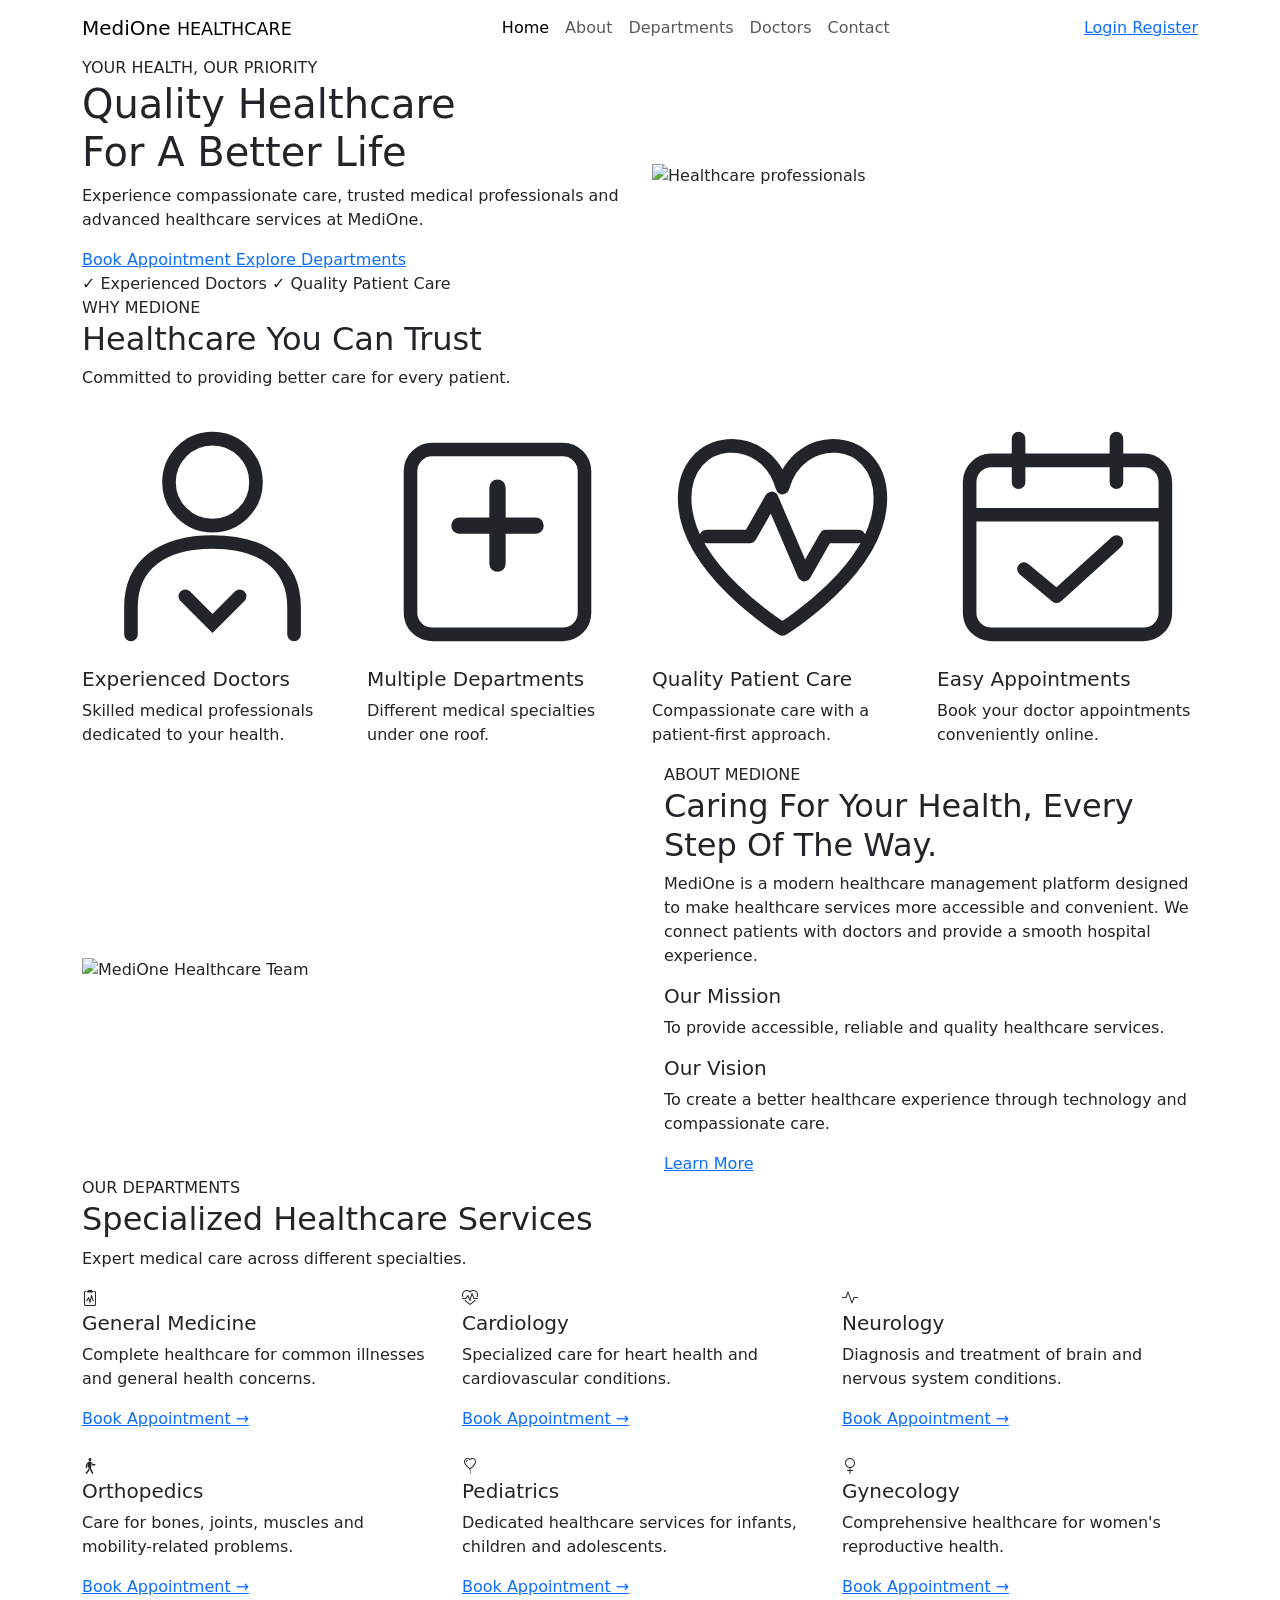
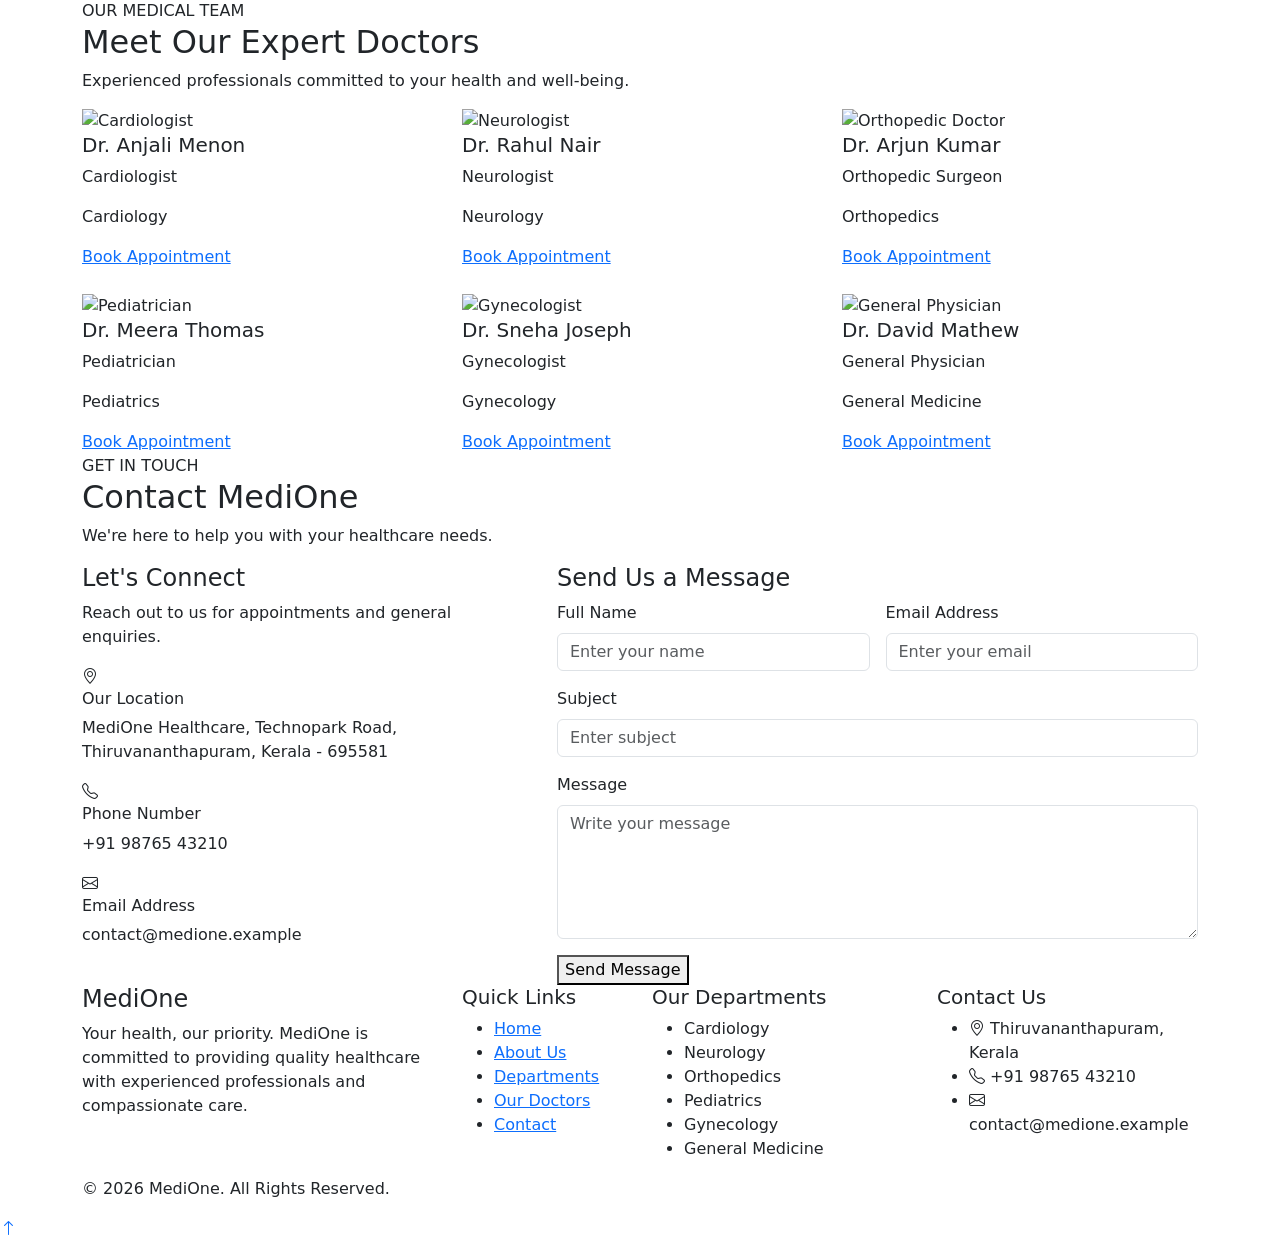
==== src/main/resources/templates/index.html @ 39ab928f "Added home page" ====
<!DOCTYPE html>
<html lang="en">
<head>
    <meta charset="UTF-8">
    <meta name="viewport" content="width=device-width, initial-scale=1.0">

    <title>MediOne | Healthcare</title>


    <!-- Bootstrap CSS -->
    <link href="https://cdn.jsdelivr.net/npm/bootstrap@5.3.3/dist/css/bootstrap.min.css"
          rel="stylesheet">

          <link rel="stylesheet"
href="https://cdn.jsdelivr.net/npm/bootstrap-icons@1.11.3/font/bootstrap-icons.min.css">

    <!-- Custom CSS -->
    <link rel="stylesheet" href="css/style.css">
</head>

<body>

    <!-- Navigation Bar -->
    <nav class="navbar navbar-expand-lg medione-navbar">
        <div class="container">

            <!-- Logo -->
            <a class="navbar-brand medione-logo" href="index.html">
                Medi<span>One</span>
                <small>HEALTHCARE</small>
            </a>

            <!-- Mobile Menu -->
            <button class="navbar-toggler" type="button"
                    data-bs-toggle="collapse"
                    data-bs-target="#navbarMenu">

                <span class="navbar-toggler-icon"></span>
            </button>

            <!-- Navigation Links -->
            <div class="collapse navbar-collapse" id="navbarMenu">

                <ul class="navbar-nav mx-auto">

                    <li class="nav-item">
                        <a class="nav-link active" href="#home">Home</a>
                    </li>

                    <li class="nav-item">
                        <a class="nav-link" href="#about">About</a>
                    </li>

                    <li class="nav-item">
                        <a class="nav-link" href="#departments">Departments</a>
                    </li>

                    <li class="nav-item">
                        <a class="nav-link" href="#doctors">Doctors</a>
                    </li>

                    <li class="nav-item">
                        <a class="nav-link" href="#contact">Contact</a>
                    </li>

                </ul>

                <!-- Login and Register -->
                <div class="nav-buttons">

                    <a href="login.html" class="login-btn">
                        Login
                    </a>

                    <a href="register.html" class="register-btn">
                        Register
                    </a>

                </div>

            </div>
        </div>
    </nav>

    
<!-- Hero Section -->
<section class="hero-section" id="home">
    <div class="container">
        <div class="row align-items-center">

            <!-- Hero Content -->
            <div class="col-lg-6 hero-content">
                <span class="hero-tag">
                    YOUR HEALTH, OUR PRIORITY
                </span>

                <h1>
                    Quality Healthcare <br>
                    <span>For A Better Life</span>
                </h1>

                <p>
                    Experience compassionate care, trusted medical
                    professionals and advanced healthcare services
                    at MediOne.
                </p>

                <div class="hero-buttons">
                    <a href="login.html" class="hero-primary-btn">
                        Book Appointment
                    </a>

                    <a href="#departments" class="hero-secondary-btn">
                        Explore Departments
                    </a>
                </div>

                <div class="hero-trust">
                    <span>✓ Experienced Doctors</span>
                    <span>✓ Quality Patient Care</span>
                </div>
            </div>

            <!-- Hero Image -->
            <div class="col-lg-6 hero-image">
                <img
                    src="images/medione-doctors.png"
                    alt="Healthcare professionals">
            </div>

        </div>
    </div>
</section>


<!-- Hospital Highlights Section -->
<section class="highlights-section">
    <div class="container">

        <div class="section-heading">
            <span>WHY MEDIONE</span>
            <h2>Healthcare You Can Trust</h2>
            <p>Committed to providing better care for every patient.</p>
        </div>

        <div class="row g-4">

            <div class="col-md-6 col-lg-3">
                <div class="highlight-card">
                  <div class="highlight-icon">
    <svg viewBox="0 0 48 48" fill="none">
        <circle cx="24" cy="14" r="8"
                stroke="currentColor" stroke-width="2.5"/>
        <path d="M9 42V37C9 29 15 25 24 25C33 25 39 29 39 37V42"
              stroke="currentColor" stroke-width="2.5"
              stroke-linecap="round"/>
        <path d="M19 35L24 40L29 35"
              stroke="currentColor" stroke-width="2.5"
              stroke-linecap="round"/>
    </svg>
</div> 
                    <h5>Experienced Doctors</h5>
                    <p>Skilled medical professionals dedicated to your health.</p>
                </div>
            </div>

            <div class="col-md-6 col-lg-3">
                <div class="highlight-card">
                    <div class="highlight-icon">
    <svg viewBox="0 0 48 48" fill="none">
        <rect x="8" y="8" width="32" height="34" rx="4"
              stroke="currentColor" stroke-width="2.5"/>
        <path d="M24 15V29M17 22H31"
              stroke="currentColor" stroke-width="3"
              stroke-linecap="round"/>
    </svg>
</div>
                    <h5>Multiple Departments</h5>
                    <p>Different medical specialties under one roof.</p>
                </div>
            </div>

            <div class="col-md-6 col-lg-3">
                <div class="highlight-card">
                    <div class="highlight-icon">
    <svg viewBox="0 0 48 48" fill="none">
        <path d="M24 41S6 30 6 17C6 5 21 4 24 15C27 4 42 5 42 17C42 30 24 41 24 41Z"
              stroke="currentColor" stroke-width="2.5"
              stroke-linejoin="round"/>
        <path d="M10 24H18L22 17L28 31L32 24H38"
              stroke="currentColor" stroke-width="2.5"
              stroke-linecap="round" stroke-linejoin="round"/>
    </svg>
</div>
                    <h5>Quality Patient Care</h5>
                    <p>Compassionate care with a patient-first approach.</p>
                </div>
            </div>

            <div class="col-md-6 col-lg-3">
                <div class="highlight-card">
                    <div class="highlight-icon">
    <svg viewBox="0 0 48 48" fill="none">
        <rect x="6" y="10" width="36" height="32" rx="4"
              stroke="currentColor" stroke-width="2.5"/>
        <path d="M15 6V14M33 6V14M6 20H42"
              stroke="currentColor" stroke-width="2.5"
              stroke-linecap="round"/>
        <path d="M16 30L22 35L33 25"
              stroke="currentColor" stroke-width="2.5"
              stroke-linecap="round" stroke-linejoin="round"/>
    </svg>
</div>
                    <h5>Easy Appointments</h5>
                    <p>Book your doctor appointments conveniently online.</p>
                </div>
            </div>

        </div>
    </div>
</section>


<!-- About MediOne Section -->
<section class="about-section" id="about">
    <div class="container">
        <div class="row align-items-center g-5">

            <!-- About Image -->
            <div class="col-lg-6">
                <div class="about-image">
                    <img
                        src="images/image1.jpg"
                        alt="MediOne Healthcare Team">
                </div>
            </div>

            <!-- About Content -->
            <div class="col-lg-6 about-content">

                <span class="about-tag">ABOUT MEDIONE</span>

                <h2>
                    Caring For Your Health,
                    <span>Every Step Of The Way.</span>
                </h2>

                <p>
                    MediOne is a modern healthcare management platform
                    designed to make healthcare services more accessible
                    and convenient. We connect patients with doctors and
                    provide a smooth hospital experience.
                </p>

                <div class="about-feature">
                    <h5>Our Mission</h5>
                    <p>To provide accessible, reliable and quality healthcare services.</p>
                </div>

                <div class="about-feature">
                    <h5>Our Vision</h5>
                    <p>To create a better healthcare experience through technology and compassionate care.</p>
                </div>

                <a href="#departments" class="about-btn">
                    Learn More
                </a>

            </div>
        </div>
    </div>
</section>



<!-- Medical Departments Section -->
<section class="departments-section" id="departments">
    <div class="container">

        <div class="section-heading">
            <span>OUR DEPARTMENTS</span>
            <h2>Specialized Healthcare Services</h2>
            <p>Expert medical care across different specialties.</p>
        </div>

        <div class="row g-4">

            <!-- General Medicine -->
            <div class="col-md-6 col-lg-4">
                <div class="department-card">
                    <div class="department-icon">
                        <i class="bi bi-clipboard2-pulse"></i>
                    </div>
                    <h5>General Medicine</h5>
                    <p>Complete healthcare for common illnesses and general health concerns.</p>
                    <a href="login.html">Book Appointment →</a>
                </div>
            </div>

            <!-- Cardiology -->
            <div class="col-md-6 col-lg-4">
                <div class="department-card">
                    <div class="department-icon">
                        <i class="bi bi-heart-pulse"></i>
                    </div>
                    <h5>Cardiology</h5>
                    <p>Specialized care for heart health and cardiovascular conditions.</p>
                    <a href="login.html">Book Appointment →</a>
                </div>
            </div>

            <!-- Neurology -->
            <div class="col-md-6 col-lg-4">
                <div class="department-card">
                    <div class="department-icon">
                        <i class="bi bi-activity"></i>
                    </div>
                    <h5>Neurology</h5>
                    <p>Diagnosis and treatment of brain and nervous system conditions.</p>
                    <a href="login.html">Book Appointment →</a>
                </div>
            </div>

            <!-- Orthopedics -->
            <div class="col-md-6 col-lg-4">
                <div class="department-card">
                    <div class="department-icon">
                        <i class="bi bi-person-walking"></i>
                    </div>
                    <h5>Orthopedics</h5>
                    <p>Care for bones, joints, muscles and mobility-related problems.</p>
                    <a href="login.html">Book Appointment →</a>
                </div>
            </div>

            <!-- Pediatrics -->
            <div class="col-md-6 col-lg-4">
                <div class="department-card">
                    <div class="department-icon">
                        <i class="bi bi-balloon-heart"></i>
                    </div>
                    <h5>Pediatrics</h5>
                    <p>Dedicated healthcare services for infants, children and adolescents.</p>
                    <a href="login.html">Book Appointment →</a>
                </div>
            </div>

            <!-- Gynecology -->
            <div class="col-md-6 col-lg-4">
                <div class="department-card">
                    <div class="department-icon">
                        <i class="bi bi-gender-female"></i>
                    </div>
                    <h5>Gynecology</h5>
                    <p>Comprehensive healthcare for women's reproductive health.</p>
                    <a href="login.html">Book Appointment →</a>
                </div>
            </div>

        </div>
    </div>
</section>


<!-- Doctors Section -->
<section class="doctors-section" id="doctors">
    <div class="container">

        <div class="section-heading">
            <span>OUR MEDICAL TEAM</span>
            <h2>Meet Our Expert Doctors</h2>
            <p>Experienced professionals committed to your health and well-being.</p>
        </div>

        <div class="row g-4">

            <!-- Doctor 1 - Cardiology -->
            <div class="col-md-6 col-lg-4">
                <div class="doctor-card">
                    <div class="doctor-image">
                        <img src="images/doctor-1.jpg " alt="Cardiologist">
                    </div>
                    <div class="doctor-info">
                        <h5>Dr. Anjali Menon</h5>
                        <p class="doctor-speciality">Cardiologist</p>
                        <p class="doctor-department">Cardiology</p>
                        <a href="login.html" class="doctor-btn">Book Appointment</a>
                    </div>
                </div>
            </div>

            <!-- Doctor 2 - Neurology -->
            <div class="col-md-6 col-lg-4">
                <div class="doctor-card">
                    <div class="doctor-image">
                        <img src="images/doctor-2.jpg" alt="Neurologist">
                    </div>
                    <div class="doctor-info">
                        <h5>Dr. Rahul Nair</h5>
                        <p class="doctor-speciality">Neurologist</p>
                        <p class="doctor-department">Neurology</p>
                        <a href="login.html" class="doctor-btn">Book Appointment</a>
                    </div>
                </div>
            </div>

            <!-- Doctor 3 - Orthopedics -->
            <div class="col-md-6 col-lg-4">
                <div class="doctor-card">
                    <div class="doctor-image">
                        <img src="images/doctor-3.jpg" alt="Orthopedic Doctor">
                    </div>
                    <div class="doctor-info">
                        <h5>Dr. Arjun Kumar</h5>
                        <p class="doctor-speciality">Orthopedic Surgeon</p>
                        <p class="doctor-department">Orthopedics</p>
                        <a href="login.html" class="doctor-btn">Book Appointment</a>
                    </div>
                </div>
            </div>

            <!-- Doctor 4 - Pediatrics -->
            <div class="col-md-6 col-lg-4">
                <div class="doctor-card">
                    <div class="doctor-image">
                        <img src="images/doctor-4.jpg" alt="Pediatrician">
                    </div>
                    <div class="doctor-info">
                        <h5>Dr. Meera Thomas</h5>
                        <p class="doctor-speciality">Pediatrician</p>
                        <p class="doctor-department">Pediatrics</p>
                        <a href="login.html" class="doctor-btn">Book Appointment</a>
                    </div>
                </div>
            </div>

            <!-- Doctor 5 - Gynecology -->
            <div class="col-md-6 col-lg-4">
                <div class="doctor-card">
                    <div class="doctor-image">
                        <img src="images/doctor-5.jpg" alt="Gynecologist">
                    </div>
                    <div class="doctor-info">
                        <h5>Dr. Sneha Joseph</h5>
                        <p class="doctor-speciality">Gynecologist</p>
                        <p class="doctor-department">Gynecology</p>
                        <a href="login.html" class="doctor-btn">Book Appointment</a>
                    </div>
                </div>
            </div>

            <!-- Doctor 6 - General Medicine -->
            <div class="col-md-6 col-lg-4">
                <div class="doctor-card">
                    <div class="doctor-image">
                        <img src="images/doctor-6.jpg" alt="General Physician">
                    </div>
                    <div class="doctor-info">
                        <h5>Dr. David Mathew</h5>
                        <p class="doctor-speciality">General Physician</p>
                        <p class="doctor-department">General Medicine</p>
                        <a href="login.html" class="doctor-btn">Book Appointment</a>
                    </div>
                </div>
            </div>

        </div>
    </div>
</section>


<!-- Contact Section -->
<section class="contact-section" id="contact">
    <div class="container">

        <div class="section-heading">
            <span>GET IN TOUCH</span>
            <h2>Contact MediOne</h2>
            <p>We're here to help you with your healthcare needs.</p>
        </div>

        <div class="row g-4">

            <!-- Contact Information -->
            <div class="col-lg-5">
                <div class="contact-info">

                    <h4>Let's Connect</h4>
                    <p>Reach out to us for appointments and general enquiries.</p>

                    <div class="contact-item">
                        <div class="contact-icon">
                            <i class="bi bi-geo-alt"></i>
                        </div>
                        <div>
                            <h6>Our Location</h6>
                            <p>MediOne Healthcare, Technopark Road,
   Thiruvananthapuram, Kerala - 695581</p>
                        </div>
                    </div>

                    <div class="contact-item">
                        <div class="contact-icon">
                            <i class="bi bi-telephone"></i>
                        </div>
                        <div>
                            <h6>Phone Number</h6>
                            <p>+91 98765 43210</p>
                        </div>
                    </div>

                    <div class="contact-item">
                        <div class="contact-icon">
                            <i class="bi bi-envelope"></i>
                        </div>
                        <div>
                            <h6>Email Address</h6>
                            <p>contact@medione.example</p>
                        </div>
                    </div>

                </div>
            </div>

            <!-- Contact Form -->
            <div class="col-lg-7">
                <div class="contact-form">
                    <h4>Send Us a Message</h4>

                    <form>
                        <div class="row g-3">

                            <div class="col-md-6">
                                <label class="form-label">Full Name</label>
                                <input type="text" class="form-control"
                                    placeholder="Enter your name">
                            </div>

                            <div class="col-md-6">
                                <label class="form-label">Email Address</label>
                                <input type="email" class="form-control"
                                    placeholder="Enter your email">
                            </div>

                            <div class="col-12">
                                <label class="form-label">Subject</label>
                                <input type="text" class="form-control"
                                    placeholder="Enter subject">
                            </div>

                            <div class="col-12">
                                <label class="form-label">Message</label>
                                <textarea class="form-control" rows="5"
                                    placeholder="Write your message"></textarea>
                            </div>

                            <div class="col-12">
                                <button type="submit" class="contact-btn">
                                    Send Message
                                </button>
                            </div>

                        </div>
                    </form>
                </div>
            </div>

        </div>
    </div>
</section>

<!-- Footer Section -->
<footer class="medione-footer">
    <div class="container">
        <div class="row g-4">

            <!-- About -->
            <div class="col-lg-4 col-md-6">
                <h4 class="footer-logo">Medi<span>One</span></h4>
                <p>
                    Your health, our priority. MediOne is committed
                    to providing quality healthcare with experienced
                    professionals and compassionate care.
                </p>
            </div>

            <!-- Quick Links -->
            <div class="col-lg-2 col-md-6">
                <h5>Quick Links</h5>
                <ul class="footer-links">
                    <li><a href="#home">Home</a></li>
                    <li><a href="#about">About Us</a></li>
                    <li><a href="#departments">Departments</a></li>
                    <li><a href="#doctors">Our Doctors</a></li>
                    <li><a href="#contact">Contact</a></li>
                </ul>
            </div>

            <!-- Departments -->
            <div class="col-lg-3 col-md-6">
                <h5>Our Departments</h5>
                <ul class="footer-links">
                    <li>Cardiology</li>
                    <li>Neurology</li>
                    <li>Orthopedics</li>
                    <li>Pediatrics</li>
                    <li>Gynecology</li>
                    <li>General Medicine</li>
                </ul>
            </div>

            <!-- Contact -->
            <div class="col-lg-3 col-md-6">
                <h5>Contact Us</h5>
                <ul class="footer-links footer-contact">
                    <li>
                    <i class="bi bi-geo-alt"></i> Thiruvananthapuram, Kerala</li>
                    <li><i class="bi bi-telephone"></i> +91 98765 43210</li>
                    <li><i class="bi bi-envelope"></i> contact@medione.example</li>
                </ul>
            </div>

        </div>

        <div class="footer-bottom">
            <p>© 2026 MediOne. All Rights Reserved.</p>
        </div>
    </div>
</footer>

<!-- Back to Top Button -->
<a href="#home" class="back-to-top">
    <i class="bi bi-arrow-up"></i>
</a>


 <!-- Bootstrap JavaScript -->
<script src="https://cdn.jsdelivr.net/npm/bootstrap@5.3.3/dist/js/bootstrap.bundle.min.js"></script>

<!-- Custom JavaScript -->
<script src="js/script.js"></script>

</body>
</html>
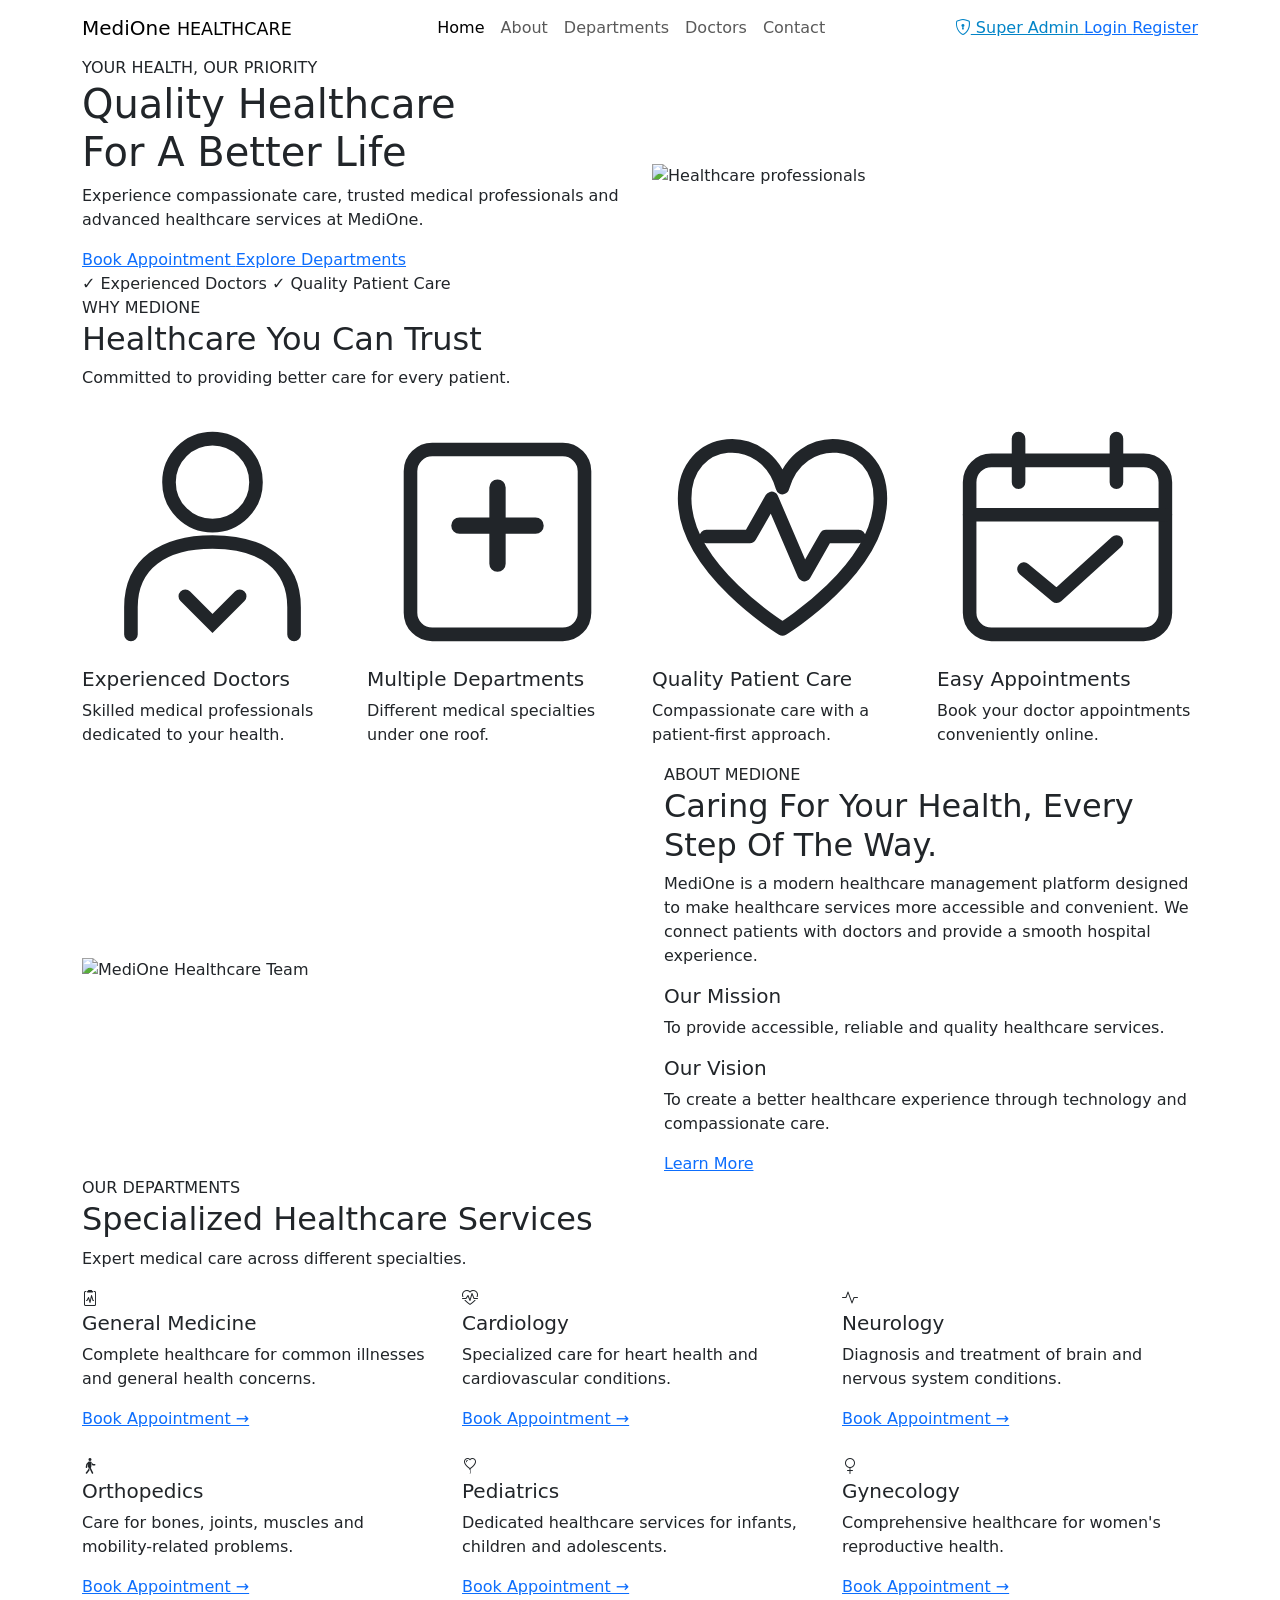
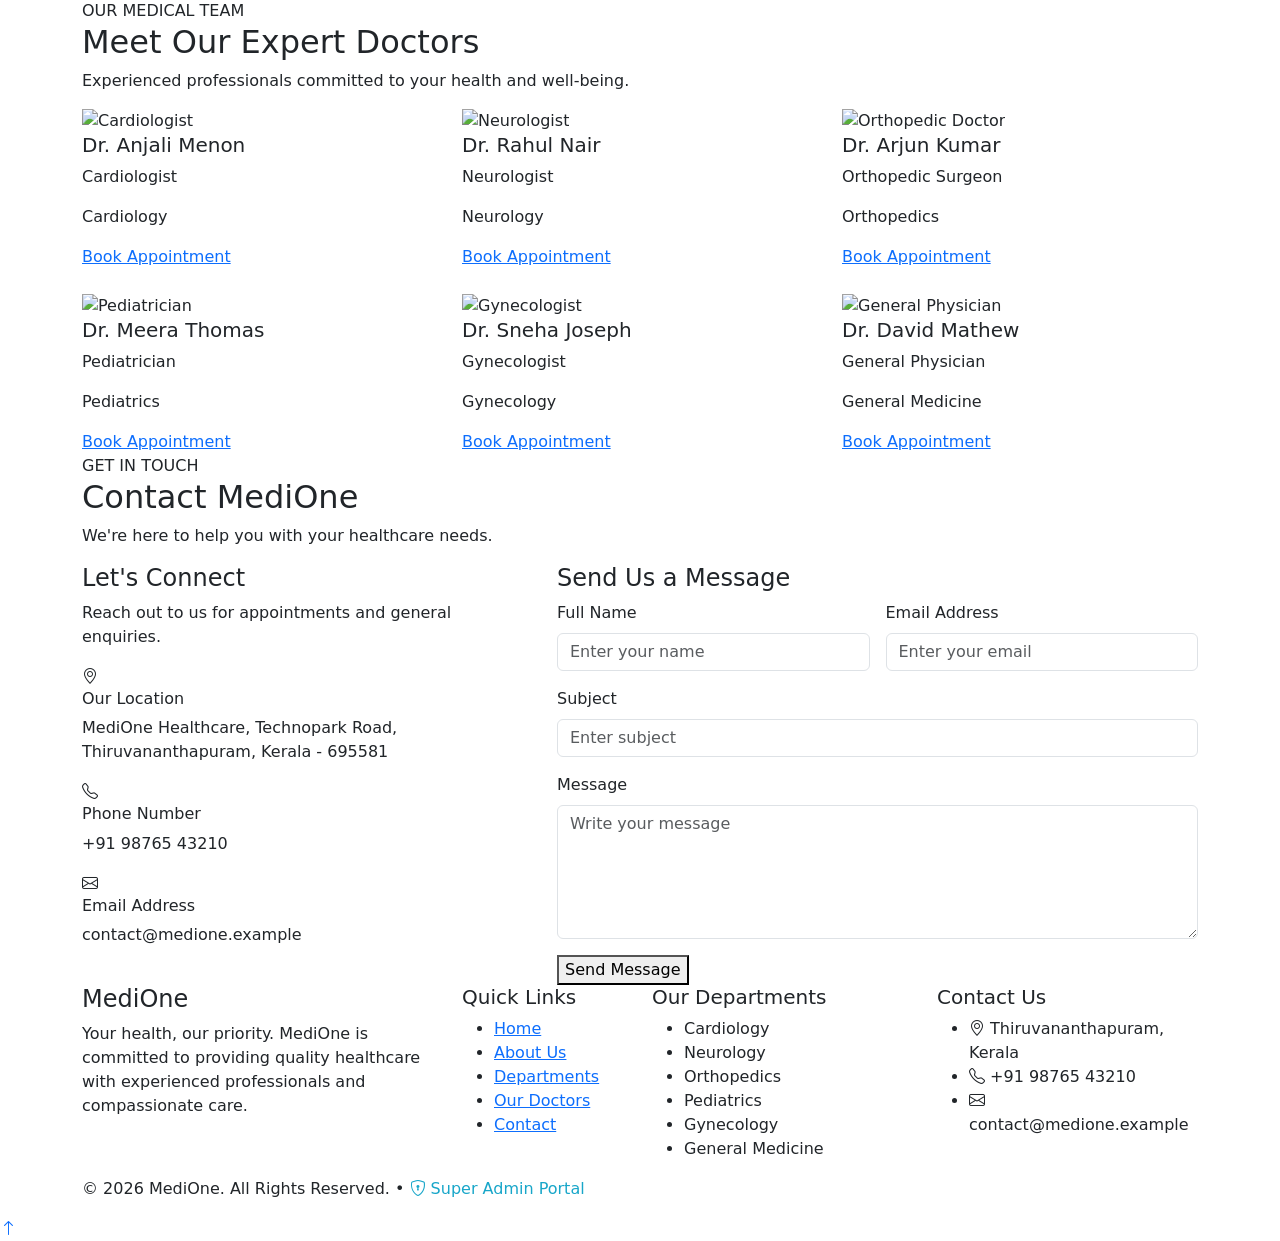
==== commit 6162b157: "created the superadmin dashboard" ====
--- a/src/main/resources/templates/index.html
+++ b/src/main/resources/templates/index.html
@@ -68,6 +68,10 @@
 
                 <!-- Login and Register -->
                 <div class="nav-buttons">
+
+                    <a th:href="@{/superadmin}" class="login-btn" style="border-color: #0284c7; color: #0284c7;">
+                        <i class="bi bi-shield-lock"></i> Super Admin
+                    </a>
 
                     <a href="login.html" class="login-btn">
                         Login
@@ -624,7 +628,7 @@
         </div>
 
         <div class="footer-bottom">
-            <p>© 2026 MediOne. All Rights Reserved.</p>
+            <p>© 2026 MediOne. All Rights Reserved. &bull; <a th:href="@{/superadmin}" style="color: #18a6c9; text-decoration: none;"><i class="bi bi-shield-lock"></i> Super Admin Portal</a></p>
         </div>
     </div>
 </footer>
